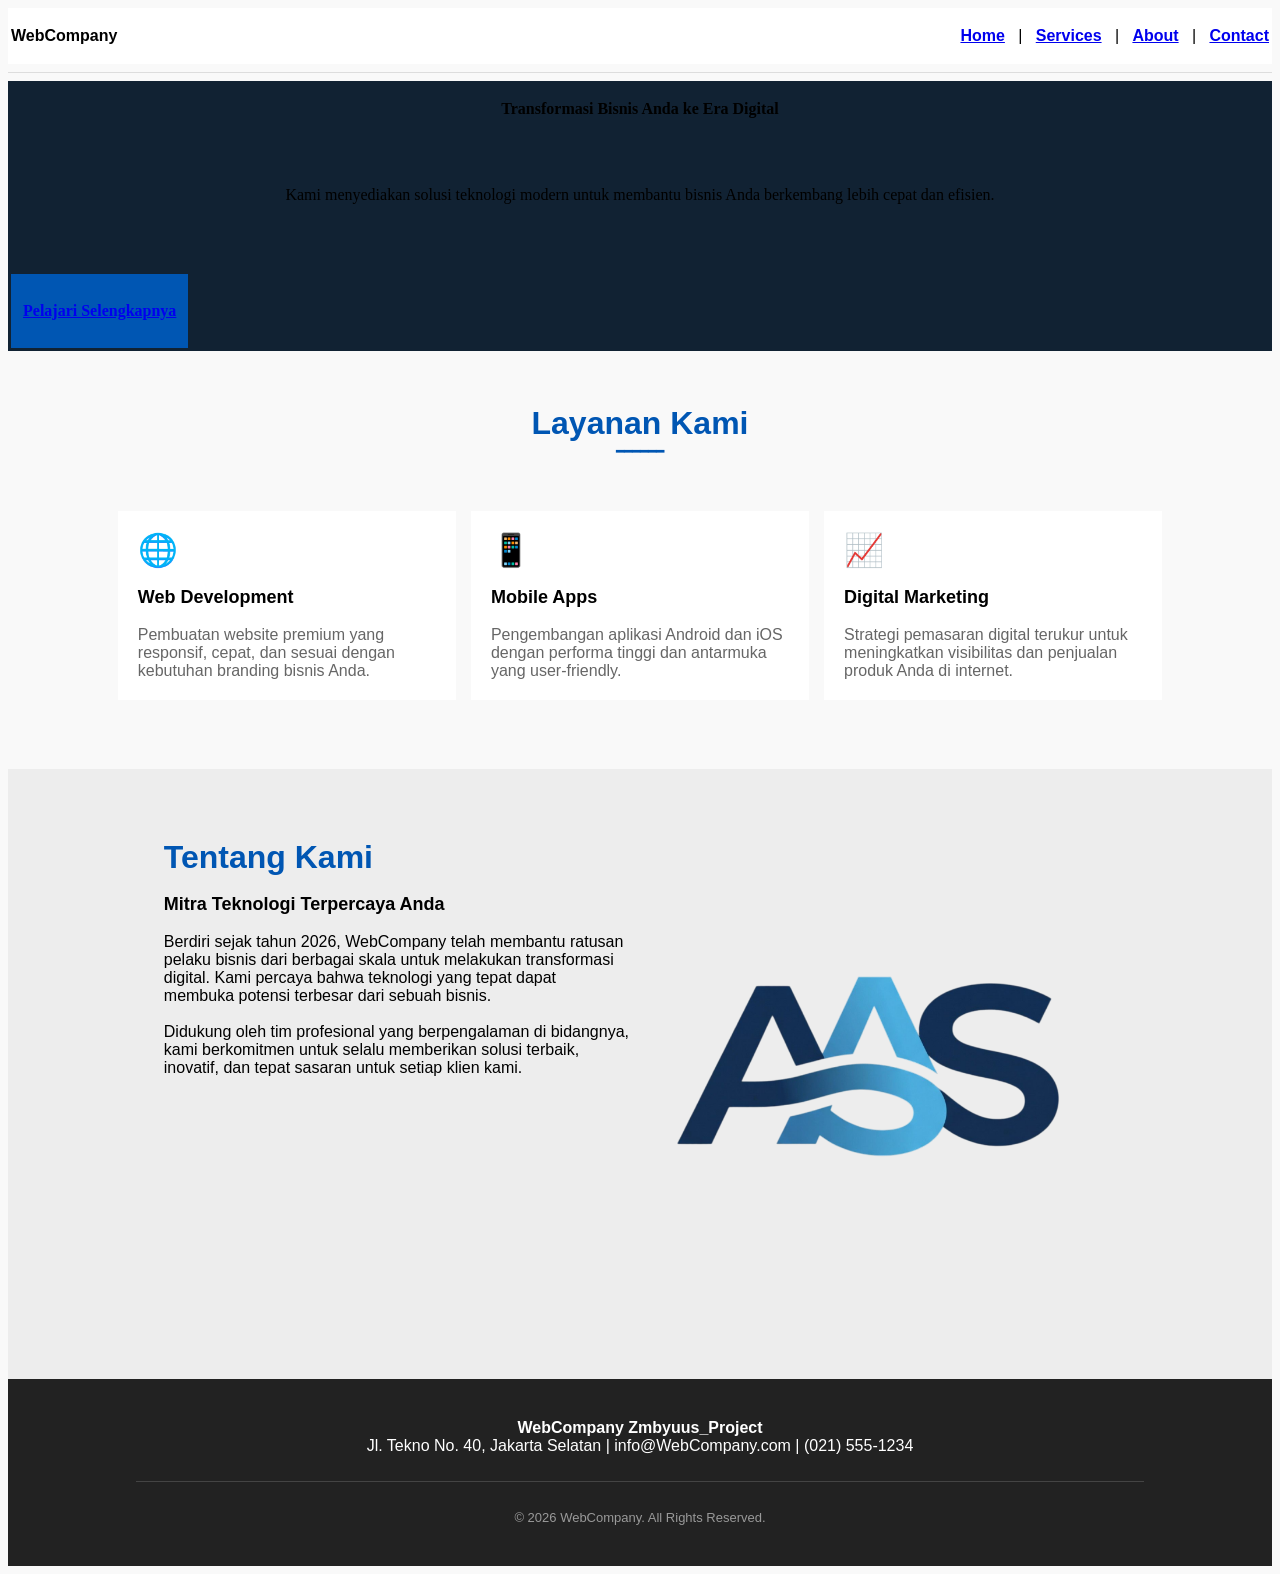
==== evaluasi-1/index.html @ 485cdcd6 "menambahkan file pertemuan-4" ====
<!doctype html>
<html lang="en">
  <head>
    <meta charset="UTF-8" />
    <meta name="viewport" content="width=device-width, initial-scale=1.0" />
    <title>Azmi | Web Company.</title>
    <meta name="description" content="Web Company - Azmi"/>
  </head>
  <body style="background-color: #f9f9f9; text=#333333">

    <table width="100%" style="background-color: #ffffff; cellpadding=15; cellspacing=0; border=0;">
        <tr>
            <td width="30%">
                <p size="6" color="#0056b3" style="font-family: 'Franklin Gothic Medium', 'Arial Narrow', Arial, sans-serif; UI, Arial"><b>WebCompany</b></p>
            </td>
            <td width="70%" style="text-align: right">
                <p size="4" style="font-family: \ UI, Arial">
                    <a href="#home"><b>Home</b></a> &nbsp;&nbsp;|&nbsp;&nbsp;
                    <a href="#services"><b>Services</b></a> &nbsp;&nbsp;|&nbsp;&nbsp;
                    <a href="#about"><b>About</b></a> &nbsp;&nbsp;|&nbsp;&nbsp;
                    <a href="#contact"><b>Contact</b></a>
                </p>
            </td>
        </tr>
    </table>

    <hr size="1" color="#dddddd">

    <a name="home"></a>
    <table width="100%" style="background-color: #112233; cellpadding=80 cellspacing=0 border=0;">
        <tr>
            <td style="text-align: center">
                <p size="7" color="#ffffff" face="Segoe UI, Arial">
                    <b>Transformasi Bisnis Anda ke Era Digital</b>
                </p>
                <br><br>
                <p size="4" color="#cccccc" face="Segoe UI, Arial">
                    Kami menyediakan solusi teknologi modern untuk membantu bisnis Anda berkembang lebih cepat dan efisien.
                </p>
                <br><br><br>
                <table style="background-color: #0056b3" cellpadding=12 cellspacing=0 border=0;>
                    <tr>
                        <td>
                            <a href="#services">
                                <p color="#ffffff" size="3" face="Segoe UI, Arial"><b>Pelajari Selengkapnya</b></p>
                            </a>
                        </td>
                    </tr>
                </table>
            </td>
        </tr>
    </table>

    <br><br><br>

    <a name="services"></a>
    <center>
        <font size="6" color="#0056b3" face="Segoe UI, Arial"><b>Layanan Kami</b></font>
        <br>
        <font size="2" color="#0056b3"><b>━━━━━━</b></font>
    </center>
    
    <br><br>

    <table width="85%" align="center" cellpadding="20" cellspacing="15" border="0">
        <tr>
            <td width="33.3%" bgcolor="#ffffff" valign="top" bordercolor="#eeeeee">
                <font size="6">🌐</font><br><br>
                <font size="4" face="Segoe UI, Arial"><b>Web Development</b></font><br><br>
                <font size="3" color="#666666" face="Segoe UI, Arial">
                    Pembuatan website premium yang responsif, cepat, dan sesuai dengan kebutuhan branding bisnis Anda.
                </font>
            </td>
            <td width="33.3%" bgcolor="#ffffff" valign="top">
                <font size="6">📱</font><br><br>
                <font size="4" face="Segoe UI, Arial"><b>Mobile Apps</b></font><br><br>
                <font size="3" color="#666666" face="Segoe UI, Arial">
                    Pengembangan aplikasi Android dan iOS dengan performa tinggi dan antarmuka yang user-friendly.
                </font>
            </td>
            <td width="33.3%" bgcolor="#ffffff" valign="top">
                <font size="6">📈</font><br><br>
                <font size="4" face="Segoe UI, Arial"><b>Digital Marketing</b></font><br><br>
                <font size="3" color="#666666" face="Segoe UI, Arial">
                    Strategi pemasaran digital terukur untuk meningkatkan visibilitas dan penjualan produk Anda di internet.
                </font>
            </td>
        </tr>
    </table>

    <br><br><br>

    <a name="about"></a>
    <table width="100%" bgcolor="#ededed" cellpadding="60" cellspacing="0" border="0">
        <tr>
            <td>
                <table width="85%" align="center" cellpadding="10" cellspacing="0" border="0">
                    <tr>
                        <td width="50%" valign="top">
                            <font size="6" color="#0056b3" face="Segoe UI, Arial"><b>Tentang Kami</b></font>
                            <br><br>
                            <font size="4" face="Segoe UI, Arial"><b>Mitra Teknologi Terpercaya Anda</b></font>
                            <br><br>
                            <font size="3" face="Segoe UI, Arial">
                                Berdiri sejak tahun 2026, WebCompany telah membantu ratusan pelaku bisnis dari berbagai skala untuk melakukan transformasi digital. Kami percaya bahwa teknologi yang tepat dapat membuka potensi terbesar dari sebuah bisnis.
                            </font>
                            <br><br>
                            <font size="3" face="Segoe UI, Arial">
                                Didukung oleh tim profesional yang berpengalaman di bidangnya, kami berkomitmen untuk selalu memberikan solusi terbaik, inovatif, dan tepat sasaran untuk setiap klien kami.
                            </font>
                        </td>
                        <td width="50%" align="right" valign="middle">
                            <img src="foto.png" alt="Logo AAS" width="100%">
                        </td>
                    </tr>
                </table>
            </td>
        </tr>
    </table>

    <a name="contact"></a>
    <table width="100%" bgcolor="#222222" cellpadding="40" cellspacing="0" border="0">
        <tr>
            <td align="center">
                <font size="3" color="#ffffff" face="Segoe UI, Arial">
                    <b>WebCompany Zmbyuus_Project</b><br>
                    Jl. Tekno No. 40, Jakarta Selatan | info@WebCompany.com | (021) 555-1234
                </font>
                <br><br>
                <hr size="1" color="#444444" width="85%">
                <br>
                <font size="2" color="#999999" face="Segoe UI, Arial">
                    &copy; 2026 WebCompany. All Rights Reserved.
                </font>
            </td>
        </tr>
    </table>

</body>
</html>
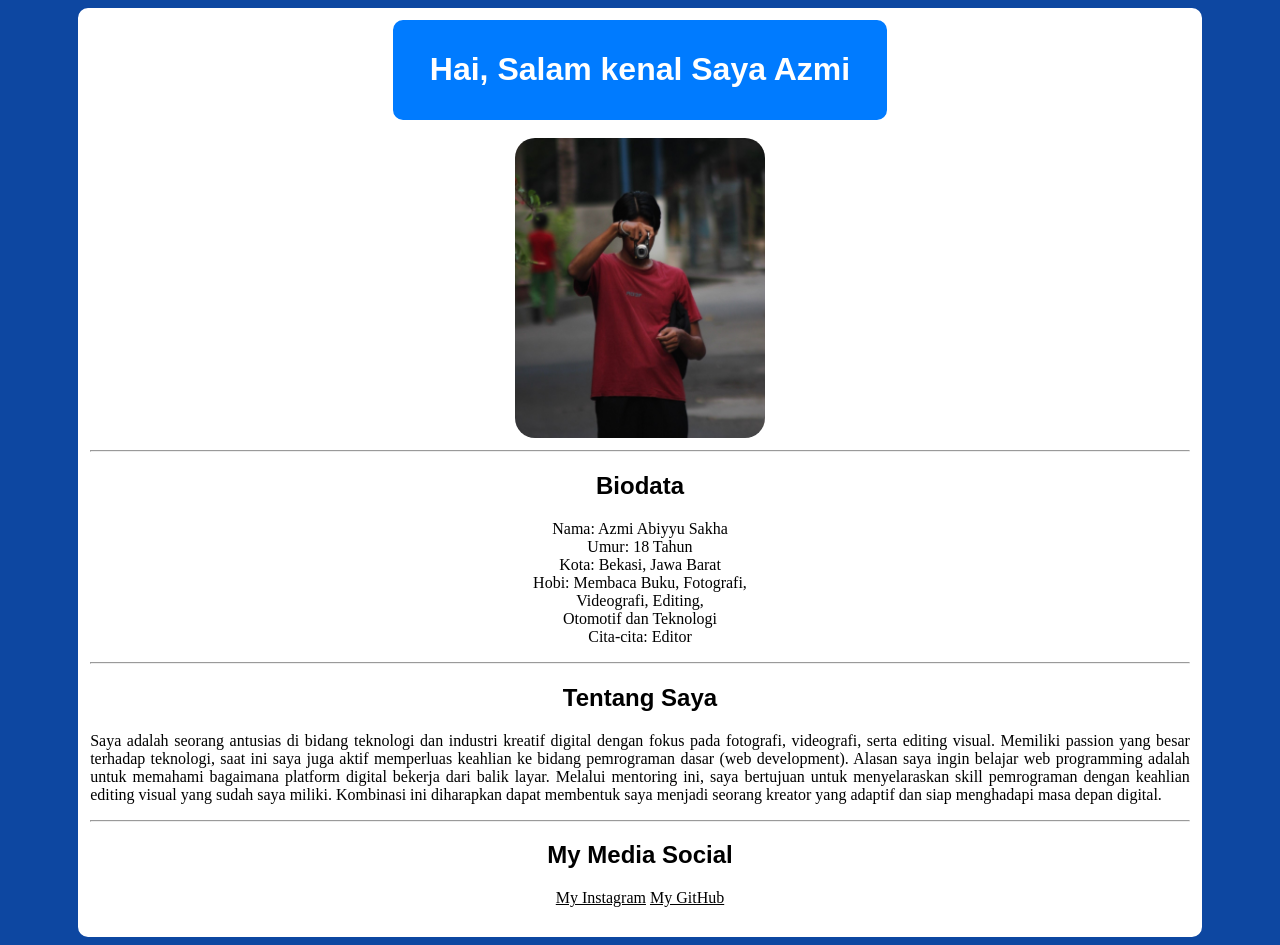
==== commit 2461f968: "menambahkan folder pertemuan-4" ====
--- a/evaluasi-1/index.html
+++ b/evaluasi-1/index.html
@@ -1,141 +1,78 @@
+<!DOCTYPE html>
+<html lang="id">
 
-<!doctype html>
-<html lang="en">
-  <head>
-    <meta charset="UTF-8" />
+<head>
+    <meta charset="UTF-8">
     <meta name="viewport" content="width=device-width, initial-scale=1.0" />
-    <title>Azmi | Web Company.</title>
-    <meta name="description" content="Web Company - Azmi"/>
-  </head>
-  <body style="background-color: #f9f9f9; text=#333333">
+    <link rel="icon" type="image/png" href="foto.png" />
+    <!-- web company -->
+    <title>Azmi | Web Company</title>
+</head>
 
-    <table width="100%" style="background-color: #ffffff; cellpadding=15; cellspacing=0; border=0;">
-        <tr>
-            <td width="30%">
-                <p size="6" color="#0056b3" style="font-family: 'Franklin Gothic Medium', 'Arial Narrow', Arial, sans-serif; UI, Arial"><b>WebCompany</b></p>
-            </td>
-            <td width="70%" style="text-align: right">
-                <p size="4" style="font-family: \ UI, Arial">
-                    <a href="#home"><b>Home</b></a> &nbsp;&nbsp;|&nbsp;&nbsp;
-                    <a href="#services"><b>Services</b></a> &nbsp;&nbsp;|&nbsp;&nbsp;
-                    <a href="#about"><b>About</b></a> &nbsp;&nbsp;|&nbsp;&nbsp;
-                    <a href="#contact"><b>Contact</b></a>
-                </p>
-            </td>
-        </tr>
-    </table>
+<body style="background-color: #0d47a1;">
 
-    <hr size="1" color="#dddddd">
+    <!-- background -->
+    <div
+        style="margin: auto; max-width: 87%; max-height: ;border: 2px solid white; border-radius: 10px; padding: 10px; background-color: #fff;">
 
-    <a name="home"></a>
-    <table width="100%" style="background-color: #112233; cellpadding=80 cellspacing=0 border=0;">
-        <tr>
-            <td style="text-align: center">
-                <p size="7" color="#ffffff" face="Segoe UI, Arial">
-                    <b>Transformasi Bisnis Anda ke Era Digital</b>
-                </p>
-                <br><br>
-                <p size="4" color="#cccccc" face="Segoe UI, Arial">
-                    Kami menyediakan solusi teknologi modern untuk membantu bisnis Anda berkembang lebih cepat dan efisien.
-                </p>
-                <br><br><br>
-                <table style="background-color: #0056b3" cellpadding=12 cellspacing=0 border=0;>
-                    <tr>
-                        <td>
-                            <a href="#services">
-                                <p color="#ffffff" size="3" face="Segoe UI, Arial"><b>Pelajari Selengkapnya</b></p>
-                            </a>
-                        </td>
-                    </tr>
-                </table>
-            </td>
-        </tr>
-    </table>
+        <!-- header -->
+        <div id="header" style="margin: auto; width: 490px; border: 2px solid #007bff; border-radius: 10px; background-color: #007bff;">
+            <h1 style="text-align: center; color: #fff; 
+        font-family: 'Franklin Gothic Medium', 'Arial Narrow', Arial, sans-serif ; padding: 8px;">
+                Hai, Salam kenal Saya Azmi
+            </h1>
+        </div>
 
-    <br><br><br>
+        <!-- Foto Profil -->
+        <div id="section" style="text-align: center;">
+            <br>
+            <img src="/aset/Profil.jpg" width="250" height="300" alt="Foto Profil Azmi" ; style="border-radius: 20px;">
+            <hr>
+        </div>
 
-    <a name="services"></a>
-    <center>
-        <font size="6" color="#0056b3" face="Segoe UI, Arial"><b>Layanan Kami</b></font>
-        <br>
-        <font size="2" color="#0056b3"><b>━━━━━━</b></font>
-    </center>
-    
-    <br><br>
+        <!-- Biodata -->
+        <div id="aside" style="text-align: center;">
+            <h2 style="color: #000; font-family: sans-serif;">Biodata</h2>
+            <p style="color: #000;font-family: Cambria, Cochin, Georgia, Times, 'Times New Roman', serif;">
+                Nama: Azmi Abiyyu Sakha <br>
+                Umur: 18 Tahun<br>
+                Kota: Bekasi, Jawa Barat<br>
+                Hobi: Membaca Buku, Fotografi, <br>
+                Videografi, Editing, <br>
+                Otomotif dan Teknologi<br>
+                Cita-cita: Editor<br>
+            </p>
+            <hr>
+        </div>
 
-    <table width="85%" align="center" cellpadding="20" cellspacing="15" border="0">
-        <tr>
-            <td width="33.3%" bgcolor="#ffffff" valign="top" bordercolor="#eeeeee">
-                <font size="6">🌐</font><br><br>
-                <font size="4" face="Segoe UI, Arial"><b>Web Development</b></font><br><br>
-                <font size="3" color="#666666" face="Segoe UI, Arial">
-                    Pembuatan website premium yang responsif, cepat, dan sesuai dengan kebutuhan branding bisnis Anda.
-                </font>
-            </td>
-            <td width="33.3%" bgcolor="#ffffff" valign="top">
-                <font size="6">📱</font><br><br>
-                <font size="4" face="Segoe UI, Arial"><b>Mobile Apps</b></font><br><br>
-                <font size="3" color="#666666" face="Segoe UI, Arial">
-                    Pengembangan aplikasi Android dan iOS dengan performa tinggi dan antarmuka yang user-friendly.
-                </font>
-            </td>
-            <td width="33.3%" bgcolor="#ffffff" valign="top">
-                <font size="6">📈</font><br><br>
-                <font size="4" face="Segoe UI, Arial"><b>Digital Marketing</b></font><br><br>
-                <font size="3" color="#666666" face="Segoe UI, Arial">
-                    Strategi pemasaran digital terukur untuk meningkatkan visibilitas dan penjualan produk Anda di internet.
-                </font>
-            </td>
-        </tr>
-    </table>
+        <!-- Tentang Saya -->
+        <div id="article" style="text-align: center;">
+            <h2 style="color:#000;font-family: sans-serif;">Tentang Saya</h2>
+            <p style="color: #000; text-align: justify; font-family: Cambria, Cochin, Georgia, Times, 'Times New Roman', serif;">
+                Saya adalah seorang antusias di bidang teknologi dan industri kreatif digital dengan fokus pada
+                fotografi, videografi, serta editing visual.
+                Memiliki passion yang besar terhadap teknologi, saat ini saya juga aktif memperluas keahlian ke bidang
+                pemrograman dasar (web development).
+                Alasan saya ingin belajar web programming adalah untuk memahami bagaimana platform digital bekerja dari
+                balik layar.
+                Melalui mentoring ini, saya bertujuan untuk menyelaraskan skill pemrograman dengan keahlian editing
+                visual yang sudah saya miliki.
+                Kombinasi ini diharapkan dapat membentuk saya menjadi seorang kreator yang adaptif dan siap menghadapi
+                masa depan digital.
+            </p>
+            <hr>
+        </div>
 
-    <br><br><br>
+        <!-- Media Sosial -->
+        <div style="text-align: center;">
+            <h2 style="color: #000; font-family: sans-serif;">My Media Social</h2>
+            <a href="https://www.instagram.com/azmbyuus_/" target="_blank" style="color: #000;">My Instagram</a>
+            <a href="https://github.com/Miyyus445" target="_blank" style="color: #000;">My GitHub</a>
+            <br><br>
+        </div>
 
-    <a name="about"></a>
-    <table width="100%" bgcolor="#ededed" cellpadding="60" cellspacing="0" border="0">
-        <tr>
-            <td>
-                <table width="85%" align="center" cellpadding="10" cellspacing="0" border="0">
-                    <tr>
-                        <td width="50%" valign="top">
-                            <font size="6" color="#0056b3" face="Segoe UI, Arial"><b>Tentang Kami</b></font>
-                            <br><br>
-                            <font size="4" face="Segoe UI, Arial"><b>Mitra Teknologi Terpercaya Anda</b></font>
-                            <br><br>
-                            <font size="3" face="Segoe UI, Arial">
-                                Berdiri sejak tahun 2026, WebCompany telah membantu ratusan pelaku bisnis dari berbagai skala untuk melakukan transformasi digital. Kami percaya bahwa teknologi yang tepat dapat membuka potensi terbesar dari sebuah bisnis.
-                            </font>
-                            <br><br>
-                            <font size="3" face="Segoe UI, Arial">
-                                Didukung oleh tim profesional yang berpengalaman di bidangnya, kami berkomitmen untuk selalu memberikan solusi terbaik, inovatif, dan tepat sasaran untuk setiap klien kami.
-                            </font>
-                        </td>
-                        <td width="50%" align="right" valign="middle">
-                            <img src="foto.png" alt="Logo AAS" width="100%">
-                        </td>
-                    </tr>
-                </table>
-            </td>
-        </tr>
-    </table>
-
-    <a name="contact"></a>
-    <table width="100%" bgcolor="#222222" cellpadding="40" cellspacing="0" border="0">
-        <tr>
-            <td align="center">
-                <font size="3" color="#ffffff" face="Segoe UI, Arial">
-                    <b>WebCompany Zmbyuus_Project</b><br>
-                    Jl. Tekno No. 40, Jakarta Selatan | info@WebCompany.com | (021) 555-1234
-                </font>
-                <br><br>
-                <hr size="1" color="#444444" width="85%">
-                <br>
-                <font size="2" color="#999999" face="Segoe UI, Arial">
-                    &copy; 2026 WebCompany. All Rights Reserved.
-                </font>
-            </td>
-        </tr>
-    </table>
+    </div>
 
 </body>
+
 </html>
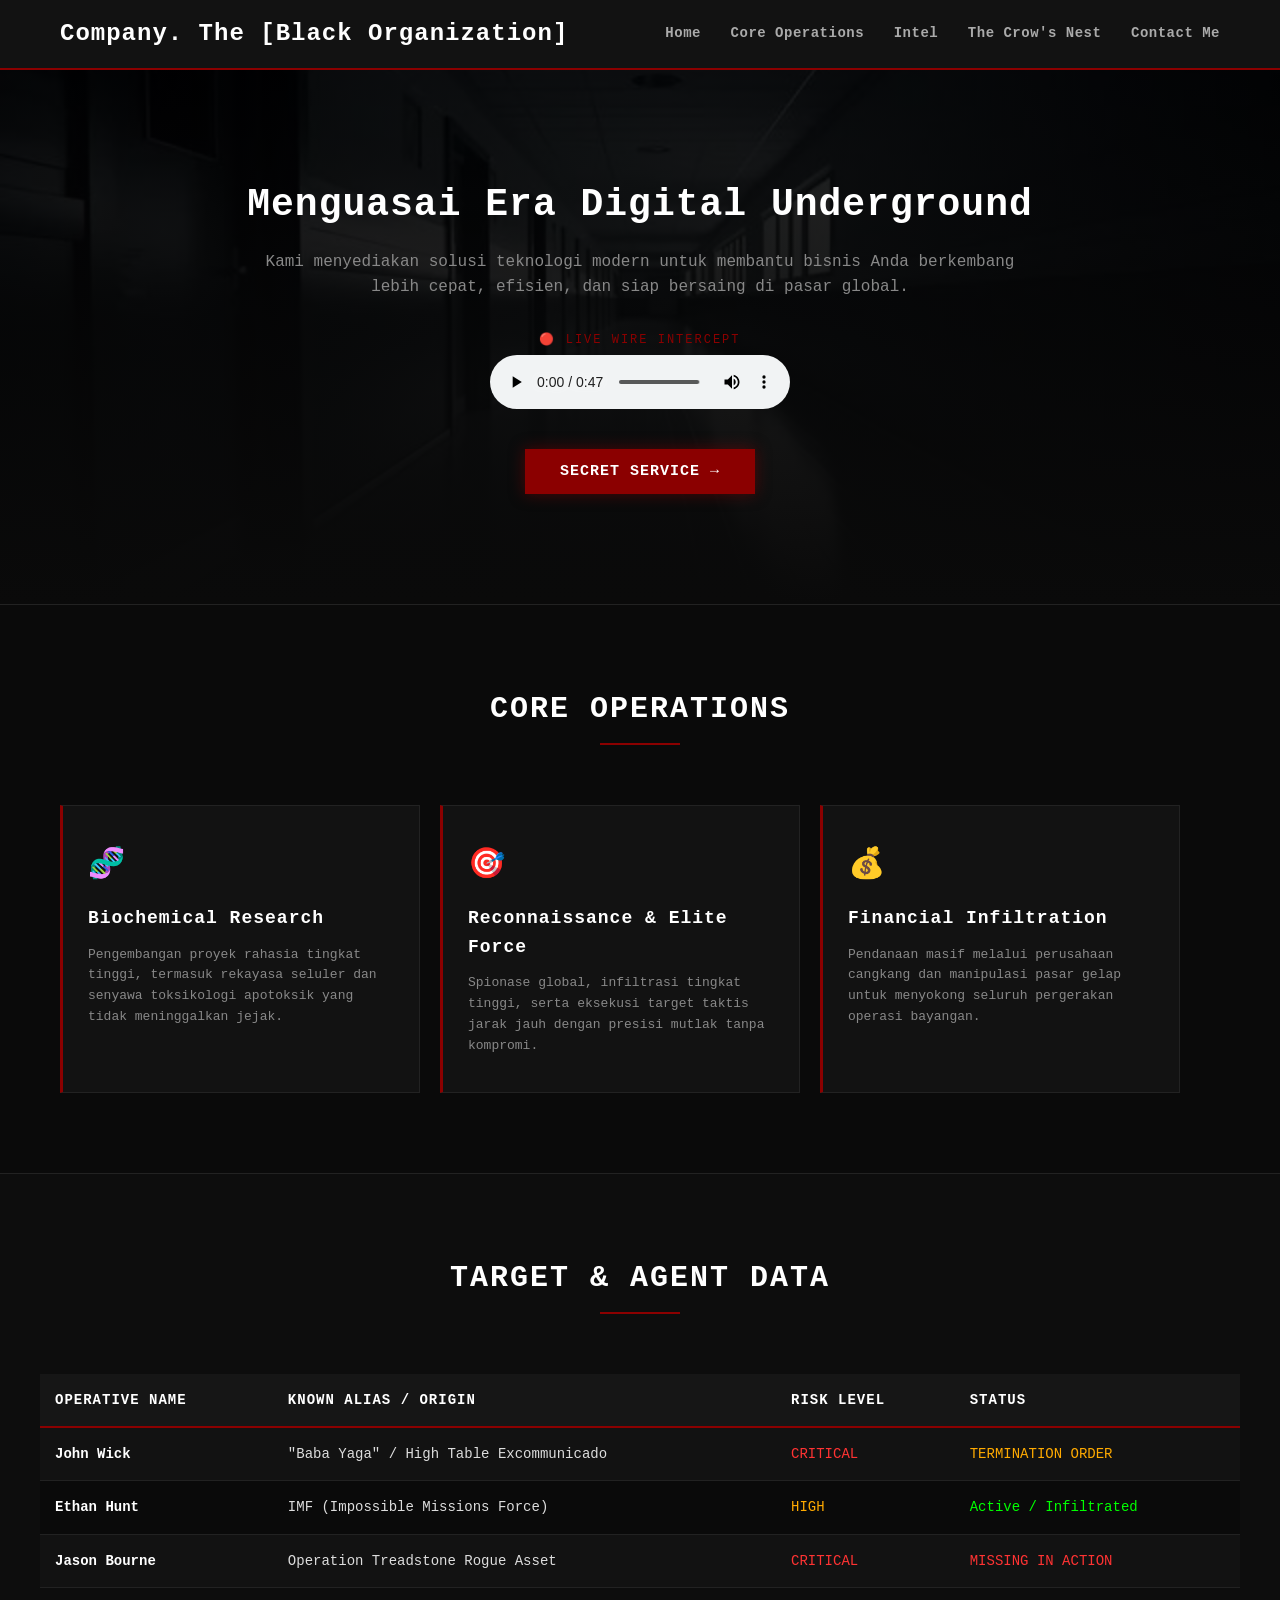
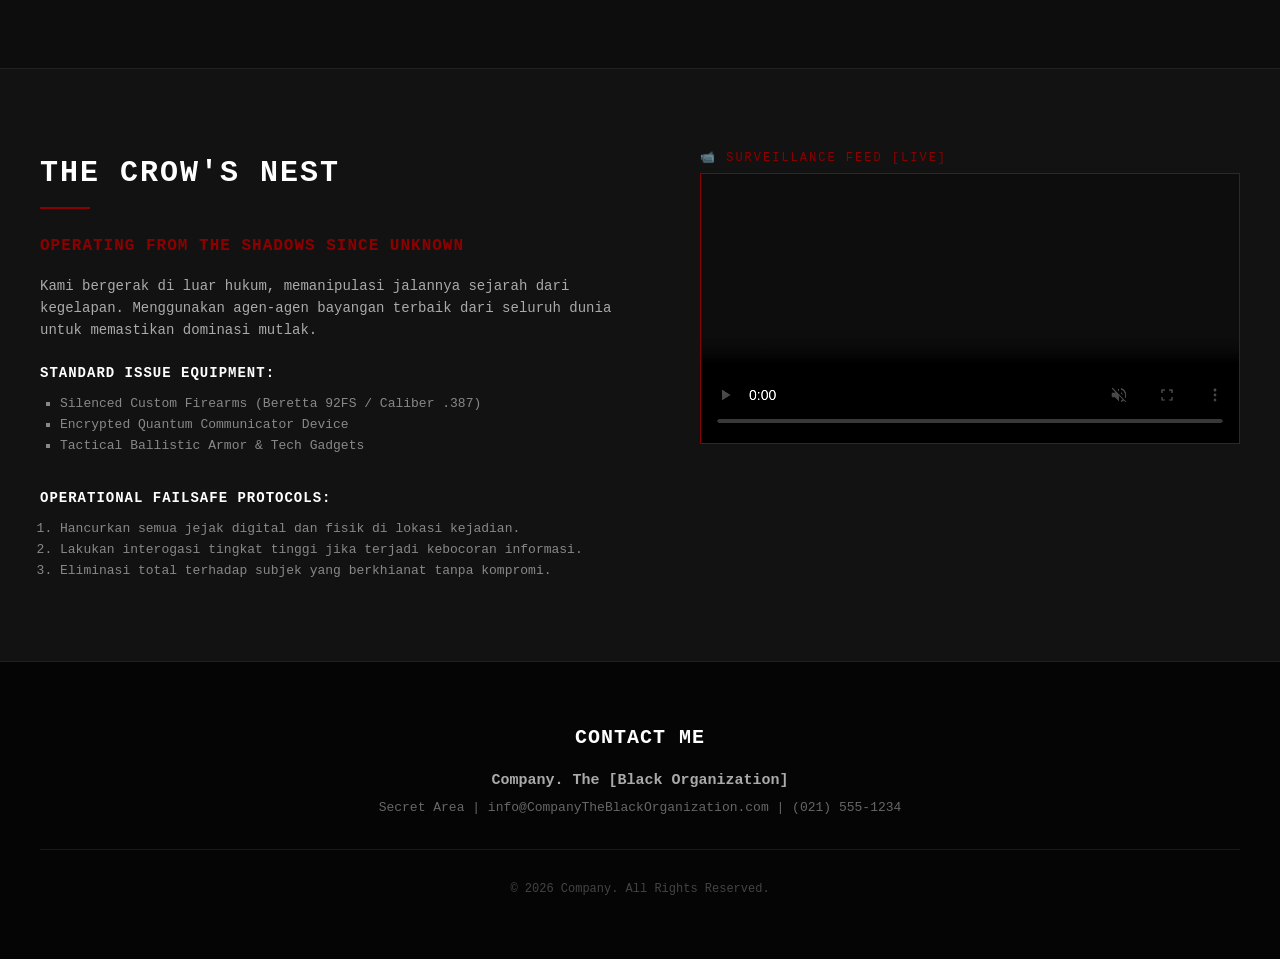
==== commit d8691aef: "menambahkan file evaluasi 1" ====
--- a/evaluasi-1/index.html
+++ b/evaluasi-1/index.html
@@ -1,78 +1,172 @@
 <!DOCTYPE html>
 <html lang="id">
-
 <head>
     <meta charset="UTF-8">
-    <meta name="viewport" content="width=device-width, initial-scale=1.0" />
-    <link rel="icon" type="image/png" href="foto.png" />
-    <!-- web company -->
-    <title>Azmi | Web Company</title>
+    <meta name="viewport" content="width=device-width, initial-scale=1.0">
+    <link rel="icon" type="image/png" href="secretlogo.png"/>
+    <title>Company - Black Organization</title>
 </head>
+<body style="margin: 0; padding: 0; font-family: 'Courier New', Courier, monospace; background-color: #0a0a0a; color: #dddddd; line-height: 1.6;">
 
-<body style="background-color: #0d47a1;">
+    <header style="background-color: #121212; border-bottom: 2px solid #8b0000; position: -webkit-sticky; position: sticky; top: 0; z-index: 1000;">
+        <div style="max-width: 1200px; margin: 0 auto; padding: 15px 20px; display: table; width: 100%; box-sizing: border-box;">
+            <div style="display: table-cell; vertical-align: middle;">
+                <a href="#home" style="text-decoration: none; font-size: 24px; font-weight: 900; color: #ffffff; letter-spacing: 1px;">Company. The [Black Organization]</a>
+            </div>
+            <div style="display: table-cell; text-align: right; vertical-align: middle;">
+                <nav style="display: inline-block;">
+                    <a href="#home" style="text-decoration: none; color: #aaaaaa; font-weight: 600; font-size: 14px; margin-left: 20px; letter-spacing: 0.5px;">Home</a>
+                    <a href="#divisions" style="text-decoration: none; color: #aaaaaa; font-weight: 600; font-size: 14px; margin-left: 20px; letter-spacing: 0.5px;">Core Operations</a>
+                    <a href="#intelligence" style="text-decoration: none; color: #aaaaaa; font-weight: 600; font-size: 14px; margin-left: 20px; letter-spacing: 0.5px;">Intel</a>
+                    <a href="#agents" style="text-decoration: none; color: #aaaaaa; font-weight: 600; font-size: 14px; margin-left: 20px; letter-spacing: 0.5px;">The Crow's Nest</a>
+                    <a href="#contact" style="text-decoration: none; color: #aaaaaa; font-weight: 600; font-size: 14px; margin-left: 20px; letter-spacing: 0.5px;">Contact Me</a>
+                </nav>
+            </div>
+        </div>
+    </header>
 
-    <!-- background -->
-    <div
-        style="margin: auto; max-width: 87%; max-height: ;border: 2px solid white; border-radius: 10px; padding: 10px; background-color: #fff;">
-
-        <!-- header -->
-        <div id="header" style="margin: auto; width: 490px; border: 2px solid #007bff; border-radius: 10px; background-color: #007bff;">
-            <h1 style="text-align: center; color: #fff; 
-        font-family: 'Franklin Gothic Medium', 'Arial Narrow', Arial, sans-serif ; padding: 8px;">
-                Hai, Salam kenal Saya Azmi
-            </h1>
+    <main>
+        <section id="home" style="background: linear-gradient(rgba(0,0,0,0.85), rgba(10,10,10,1)), url('ruangan.jpeg') no-repeat center center/cover; padding: 110px 20px; text-align: center; border-bottom: 1px solid #222222;">
+            <div style="max-width: 800px; margin: 0 auto;">
+        <h1 style="font-size: 38px; font-weight: 900; color: #ffffff; margin: 0 0 20px 0; line-height: 1.3; letter-spacing: 1px;">Menguasai Era Digital Underground</h1>
+        <p style="font-size: 16px; color: #888888; margin: 0 0 30px 0; font-weight: 300;">Kami menyediakan solusi teknologi modern untuk membantu bisnis Anda berkembang lebih cepat, efisien, dan siap bersaing di pasar global.</p>
+        
+        <div style="margin-bottom: 30px;">
+            <p style="font-size: 12px; color: #8b0000; margin: 0 0 5px 0; letter-spacing: 2px;">🔴 LIVE WIRE INTERCEPT</p>
+            <audio controls style="max-width: 100%; outline: none;">
+                <source src="secretaudio.mp3" type="audio/mpeg">
+                Browser Anda tidak mendukung elemen audio.
+            </audio>
         </div>
 
-        <!-- Foto Profil -->
-        <div id="section" style="text-align: center;">
-            <br>
-            <img src="/aset/Profil.jpg" width="250" height="300" alt="Foto Profil Azmi" ; style="border-radius: 20px;">
-            <hr>
+        <input
+            type="button"
+            onclick="alert('YAELAHHH KEEPOO AMMATTT!!! AWOKAWOKKWKWKWWKWKWK!!!')"
+            value="SECRET SERVICE &rarr;"
+            style="background-color: #8b0000; color: #ffffff; padding: 14px 35px; font-weight: 700; font-size: 15px; letter-spacing: 1px; border: none; box-shadow: 0 0 15px rgba(139,0,0,0.5); cursor: pointer; font-family: inherit; -webkit-appearance: none; -moz-appearance: none; appearance: none; text-transform: uppercase;"
+        />
+    </div>
+</section>
+
+        <section id="divisions" style="max-width: 1200px; margin: 0 auto; padding: 80px 20px; box-sizing: border-box;">
+            <div style="text-align: center; margin-bottom: 60px;">
+                <h2 style="font-size: 30px; font-weight: 800; color: #ffffff; margin: 0 0 10px 0; letter-spacing: 2px;">CORE OPERATIONS</h2>
+                <div style="width: 80px; height: 2px; background-color: #8b0000; margin: 0 auto;"></div>
+            </div>
+
+            <div style="display: table; width: 100%; table-layout: fixed; border-spacing: 20px 0; margin: 0 -20px;">
+                <article style="display: table-cell; background-color: #121212; padding: 35px 25px; border: 1px solid #222222; border-left: 3px solid #8b0000; vertical-align: top;">
+                    <div style="font-size: 30px; margin-bottom: 15px; color: #8b0000;">🧬</div>
+                    <h3 style="font-size: 18px; font-weight: 700; color: #ffffff; margin: 0 0 12px 0; letter-spacing: 1px;">Biochemical Research</h3>
+                    <p style="font-size: 13px; color: #888888; margin: 0;">Pengembangan proyek rahasia tingkat tinggi, termasuk rekayasa seluler dan senyawa toksikologi apotoksik yang tidak meninggalkan jejak.</p>
+                </article>
+
+                <article style="display: table-cell; background-color: #121212; padding: 35px 25px; border: 1px solid #222222; border-left: 3px solid #8b0000; vertical-align: top;">
+                    <div style="font-size: 30px; margin-bottom: 15px; color: #8b0000;">🎯</div>
+                    <h3 style="font-size: 18px; font-weight: 700; color: #ffffff; margin: 0 0 12px 0; letter-spacing: 1px;">Reconnaissance & Elite Force</h3>
+                    <p style="font-size: 13px; color: #888888; margin: 0;">Spionase global, infiltrasi tingkat tinggi, serta eksekusi target taktis jarak jauh dengan presisi mutlak tanpa kompromi.</p>
+                </article>
+
+                <article style="display: table-cell; background-color: #121212; padding: 35px 25px; border: 1px solid #222222; border-left: 3px solid #8b0000; vertical-align: top;">
+                    <div style="font-size: 30px; margin-bottom: 15px; color: #8b0000;">💰</div>
+                    <h3 style="font-size: 18px; font-weight: 700; color: #ffffff; margin: 0 0 12px 0; letter-spacing: 1px;">Financial Infiltration</h3>
+                    <p style="font-size: 13px; color: #888888; margin: 0;">Pendanaan masif melalui perusahaan cangkang dan manipulasi pasar gelap untuk menyokong seluruh pergerakan operasi bayangan.</p>
+                </article>
+            </div>
+        </section>
+
+        <section id="intelligence" style="background-color: #0d0d0d; border-top: 1px solid #222222; padding: 80px 20px;">
+            <div style="max-width: 1200px; margin: 0 auto;">
+                <div style="text-align: center; margin-bottom: 40px;">
+                    <h2 style="font-size: 30px; font-weight: 800; color: #ffffff; margin: 0 0 10px 0; letter-spacing: 2px;">TARGET & AGENT DATA</h2>
+                    <div style="width: 80px; height: 2px; background-color: #8b0000; margin: 0 auto;"></div>
+                </div>
+                
+                <div style="overflow-x: auto;">
+                    <table style="width: 100%; border-collapse: collapse; margin-top: 20px; font-size: 14px; text-align: left;">
+                        <thead>
+                            <tr style="background-color: #161616; border-bottom: 2px solid #8b0000; color: #ffffff;">
+                                <th style="padding: 15px; letter-spacing: 1px;">OPERATIVE NAME</th>
+                                <th style="padding: 15px; letter-spacing: 1px;">KNOWN ALIAS / ORIGIN</th>
+                                <th style="padding: 15px; letter-spacing: 1px;">RISK LEVEL</th>
+                                <th style="padding: 15px; letter-spacing: 1px;">STATUS</th>
+                            </tr>
+                        </thead>
+                        <tbody>
+                            <tr style="border-bottom: 1px solid #222222; background-color: #121212;">
+                                <td style="padding: 15px; font-weight: 700; color: #ffffff;">John Wick</td>
+                                <td style="padding: 15px;">"Baba Yaga" / High Table Excommunicado</td>
+                                <td style="padding: 15px; color: #ff3333;">CRITICAL</td>
+                                <td style="padding: 15px; color: #ffaa00;">TERMINATION ORDER</td>
+                            </tr>
+                            <tr style="border-bottom: 1px solid #222222; background-color: #0a0a0a;">
+                                <td style="padding: 15px; font-weight: 700; color: #ffffff;">Ethan Hunt</td>
+                                <td style="padding: 15px;">IMF (Impossible Missions Force)</td>
+                                <td style="padding: 15px; color: #ffaa00;">HIGH</td>
+                                <td style="padding: 15px; color: #00ff00;">Active / Infiltrated</td>
+                            </tr>
+                            <tr style="border-bottom: 1px solid #222222; background-color: #121212;">
+                                <td style="padding: 15px; font-weight: 700; color: #ffffff;">Jason Bourne</td>
+                                <td style="padding: 15px;">Operation Treadstone Rogue Asset</td>
+                                <td style="padding: 15px; color: #ff3333;">CRITICAL</td>
+                                <td style="padding: 15px; color: #ff3333;">MISSING IN ACTION</td>
+                            </tr>
+                        </tbody>
+                    </table>
+                </div>
+            </div>
+        </section>
+
+        <section id="agents" style="background-color: #121212; padding: 80px 20px; border-top: 1px solid #222222; border-bottom: 1px solid #222222;">
+            <div style="max-width: 1200px; margin: 0 auto; display: table; width: 100%;">
+                <div style="display: table-row;">
+                    
+                    <div style="display: table-cell; width: 55%; vertical-align: top; padding-right: 40px; box-sizing: border-box;">
+                        <h2 style="font-size: 30px; font-weight: 800; color: #ffffff; margin: 0 0 10px 0; letter-spacing: 2px;">THE CROW'S NEST</h2>
+                        <div style="width: 50px; height: 2px; background-color: #8b0000; margin: 0 0 25px 0;"></div>
+                        <h4 style="font-size: 16px; font-weight: 700; color: #8b0000; margin: 0 0 15px 0; letter-spacing: 1px;">OPERATING FROM THE SHADOWS SINCE UNKNOWN</h4>
+                        
+                        <p style="font-size: 14px; color: #aaaaaa; margin: 0 0 20px 0;">Kami bergerak di luar hukum, memanipulasi jalannya sejarah dari kegelapan. Menggunakan agen-agen bayangan terbaik dari seluruh dunia untuk memastikan dominasi mutlak.</p>
+                        
+                        <h5 style="color: #ffffff; margin: 20px 0 10px 0; font-size: 14px; letter-spacing: 1px;">STANDARD ISSUE EQUIPMENT:</h5>
+                        <ul style="padding-left: 20px; margin: 0 0 30px 0; font-size: 13px; color: #888888; list-style-type: square;">
+                            <li>Silenced Custom Firearms (Beretta 92FS / Caliber .387)</li>
+                            <li>Encrypted Quantum Communicator Device</li>
+                            <li>Tactical Ballistic Armor & Tech Gadgets</li>
+                        </ul>
+
+                        <h5 style="color: #ffffff; margin: 0 0 10px 0; font-size: 14px; letter-spacing: 1px;">OPERATIONAL FAILSAFE PROTOCOLS:</h5>
+                        <ol style="padding-left: 20px; margin: 0; font-size: 13px; color: #888888;">
+                            <li>Hancurkan semua jejak digital dan fisik di lokasi kejadian.</li>
+                            <li>Lakukan interogasi tingkat tinggi jika terjadi kebocoran informasi.</li>
+                            <li>Eliminasi total terhadap subjek yang berkhianat tanpa kompromi.</li>
+                        </ol>
+                    </div>
+
+                    <div style="display: table-cell; width: 45%; vertical-align: top; box-sizing: border-box;">
+                        <p style="font-size: 12px; color: #8b0000; margin: 0 0 5px 0; letter-spacing: 2px;">📹 SURVEILLANCE FEED [LIVE]</p>
+                        <figure style="margin: 0; padding: 0; border: 1px solid #8b0000; background-color: #000;">
+                            <video width="100%" autoplay loop muted controls style="display: block; filter: grayscale(100%) contrast(150%);">
+                                <source src="secretvideo.mp4" type="video/mp4">
+                                Browser Anda tidak mendukung elemen video.
+                            </video>
+                        </figure>
+                    </div>
+
+                </div>
+            </div>
+        </section>
+    </main>
+
+    <footer id="contact" style="background-color: #050505; color: #ffffff; padding: 60px 20px;">
+        <div style="max-width: 1200px; margin: 0 auto; text-align: center;">
+            <h3 style="font-size: 20px; font-weight: 700; margin: 0 0 15px 0; color: #ffffff; letter-spacing: 1px;">CONTACT ME</h3>
+            <p style="font-size: 15px; font-weight: 600; margin: 0 0 5px 0; color: #aaaaaa;">Company. The [Black Organization]</p>
+            <p style="font-size: 13px; color: #666666; margin: 0 0 30px 0;">Secret Area | info@CompanyTheBlackOrganization.com | (021) 555-1234</p>
+            <hr style="border: 0; border-top: 1px solid #1a1a1a; margin: 0 0 30px 0;">
+            <p style="font-size: 12px; color: #444444; margin: 0;">&copy; 2026 Company. All Rights Reserved.</p>
         </div>
-
-        <!-- Biodata -->
-        <div id="aside" style="text-align: center;">
-            <h2 style="color: #000; font-family: sans-serif;">Biodata</h2>
-            <p style="color: #000;font-family: Cambria, Cochin, Georgia, Times, 'Times New Roman', serif;">
-                Nama: Azmi Abiyyu Sakha <br>
-                Umur: 18 Tahun<br>
-                Kota: Bekasi, Jawa Barat<br>
-                Hobi: Membaca Buku, Fotografi, <br>
-                Videografi, Editing, <br>
-                Otomotif dan Teknologi<br>
-                Cita-cita: Editor<br>
-            </p>
-            <hr>
-        </div>
-
-        <!-- Tentang Saya -->
-        <div id="article" style="text-align: center;">
-            <h2 style="color:#000;font-family: sans-serif;">Tentang Saya</h2>
-            <p style="color: #000; text-align: justify; font-family: Cambria, Cochin, Georgia, Times, 'Times New Roman', serif;">
-                Saya adalah seorang antusias di bidang teknologi dan industri kreatif digital dengan fokus pada
-                fotografi, videografi, serta editing visual.
-                Memiliki passion yang besar terhadap teknologi, saat ini saya juga aktif memperluas keahlian ke bidang
-                pemrograman dasar (web development).
-                Alasan saya ingin belajar web programming adalah untuk memahami bagaimana platform digital bekerja dari
-                balik layar.
-                Melalui mentoring ini, saya bertujuan untuk menyelaraskan skill pemrograman dengan keahlian editing
-                visual yang sudah saya miliki.
-                Kombinasi ini diharapkan dapat membentuk saya menjadi seorang kreator yang adaptif dan siap menghadapi
-                masa depan digital.
-            </p>
-            <hr>
-        </div>
-
-        <!-- Media Sosial -->
-        <div style="text-align: center;">
-            <h2 style="color: #000; font-family: sans-serif;">My Media Social</h2>
-            <a href="https://www.instagram.com/azmbyuus_/" target="_blank" style="color: #000;">My Instagram</a>
-            <a href="https://github.com/Miyyus445" target="_blank" style="color: #000;">My GitHub</a>
-            <br><br>
-        </div>
-
-    </div>
+    </footer>
 
 </body>
-
 </html>
